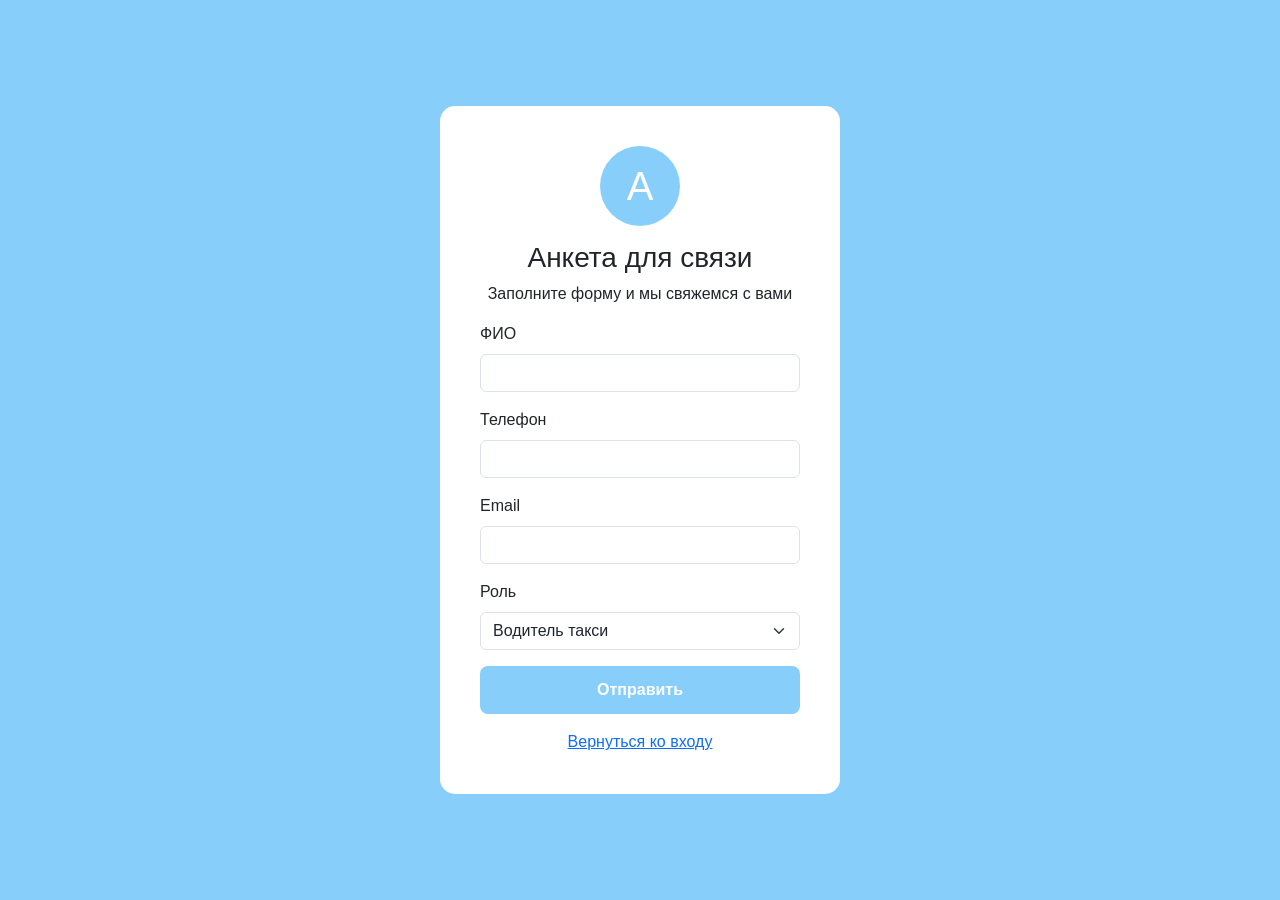
==== templates/application.html @ 1f6249f7 "Initial commit" ====
<!DOCTYPE html>
<html lang="ru">
<head>
    <meta charset="UTF-8">
    <meta name="viewport" content="width=device-width, initial-scale=1.0">
    <title>Анкета - Gin Taxi</title>
    <link href="https://cdn.jsdelivr.net/npm/bootstrap@5.3.0/dist/css/bootstrap.min.css" rel="stylesheet">
    <link rel="stylesheet" href="https://cdnjs.cloudflare.com/ajax/libs/font-awesome/6.4.0/css/all.min.css">
    <link rel="stylesheet" href="/static/style.css">
</head>
<body class="login-body">

<div class="login-card">
    <div class="text-center">
        <div class="logo-circle">A</div>
        <h3>Анкета для связи</h3>
        <p>Заполните форму и мы свяжемся с вами</p>
    </div>
    
    <form id="applicationForm">
        <div class="mb-3">
            <label class="form-label">ФИО</label>
            <input type="text" class="form-control" id="appFullname" required>
        </div>
        <div class="mb-3">
            <label class="form-label">Телефон</label>
            <input type="tel" class="form-control" id="appPhone" required>
        </div>
        <div class="mb-3">
            <label class="form-label">Email</label>
            <input type="email" class="form-control" id="appEmail" required>
        </div>
        <div class="mb-3">
            <label class="form-label">Роль</label>
            <select class="form-select" id="appRole">
                <option value="driver">Водитель такси</option>
                <option value="passenger">Пассажир</option>
            </select>
        </div>
        <button type="submit" class="btn-login w-100">Отправить</button>
    </form>
    
    <div class="text-center mt-3">
        <a href="/login">Вернуться ко входу</a>
    </div>
</div>

<script src="/static/script.js"></script>
</body>
</html>
---- static/style.css ----
* {
    margin: 0;
    padding: 0;
    box-sizing: border-box;
}

body {
    font-family: 'Segoe UI', Tahoma, Geneva, Verdana, sans-serif;
    background: #f0f4f8;
    min-height: 100vh;
}

.page-container {
    display: flex;
    flex-direction: column;
    min-height: 100vh;
}

.header {
    background: #87CEFA;
    color: white;
    padding: 15px 30px;
    display: flex;
    justify-content: space-between;
    align-items: center;
}

.logo {
    font-size: 24px;
    font-weight: bold;
}

.main-content {
    display: flex;
    flex: 1;
    padding: 20px;
    gap: 20px;
}

.sidebar {
    width: 30%;
    background: white;
    border-radius: 10px;
    padding: 20px;
    display: flex;
    flex-direction: column;
}

.logo-area {
    text-align: center;
    padding: 20px;
    background: #e6f3ff;
    border-radius: 10px;
    margin-bottom: 25px;
}

.action-card {
    background: #87CEFA;
    color: white;
    border-radius: 10px;
    padding: 15px;
    margin-bottom: 15px;
    cursor: pointer;
    text-align: center;
}

.action-card:hover {
    background: #6bb5e0;
}

.driver-login-btn {
    background: #ff9800;
    color: white;
    border: none;
    border-radius: 10px;
    padding: 15px;
    margin-top: auto;
    cursor: pointer;
    text-align: center;
    font-weight: bold;
}

.map-container {
    width: 70%;
    background: white;
    border-radius: 10px;
    overflow: hidden;
    position: relative;
}

#map {
    height: 100%;
    width: 100%;
    min-height: 500px;
}

.search-overlay {
    position: absolute;
    top: 15px;
    left: 50%;
    transform: translateX(-50%);
    z-index: 1000;
    width: 80%;
    max-width: 400px;
}

.search-overlay input {
    width: 100%;
    padding: 10px 15px;
    border: 1px solid #ddd;
    border-radius: 50px;
}

.search-overlay button {
    position: absolute;
    right: 5px;
    top: 50%;
    transform: translateY(-50%);
    background: #87CEFA;
    border: none;
    border-radius: 50px;
    padding: 5px 15px;
    cursor: pointer;
}

.modal-custom {
    display: none;
    position: fixed;
    top: 0;
    left: 0;
    width: 100%;
    height: 100%;
    background: rgba(0,0,0,0.5);
    z-index: 2000;
    justify-content: center;
    align-items: center;
}

.modal-content {
    background: white;
    border-radius: 15px;
    padding: 25px;
    width: 400px;
    max-width: 90%;
}

.footer {
    background: #87CEFA;
    color: white;
    text-align: center;
    padding: 15px;
}

.order-panel {
    background: white;
    border-radius: 10px;
    padding: 15px;
    margin-bottom: 15px;
    border: 1px solid #e0e0e0;
}

.location-input {
    width: 100%;
    padding: 8px;
    margin-bottom: 10px;
    border: 1px solid #ddd;
    border-radius: 5px;
}

.order-btn {
    background: #4caf50;
    color: white;
    border: none;
    border-radius: 5px;
    padding: 10px;
    width: 100%;
    cursor: pointer;
}

.login-body {
    background: #87CEFA;
    min-height: 100vh;
    display: flex;
    align-items: center;
    justify-content: center;
}

.login-card {
    background: white;
    border-radius: 15px;
    padding: 40px;
    width: 100%;
    max-width: 400px;
}

.logo-circle {
    width: 80px;
    height: 80px;
    background: #87CEFA;
    border-radius: 50%;
    display: flex;
    align-items: center;
    justify-content: center;
    margin: 0 auto 15px;
    font-size: 40px;
    color: white;
}

.btn-login {
    background: #87CEFA;
    color: white;
    border: none;
    padding: 12px;
    border-radius: 8px;
    font-weight: bold;
}

.header-back {
    position: absolute;
    top: 20px;
    left: 20px;
    color: white;
    text-decoration: none;
}

@media (max-width: 768px) {
    .main-content {
        flex-direction: column;
    }
    .sidebar, .map-container {
        width: 100%;
    }
}
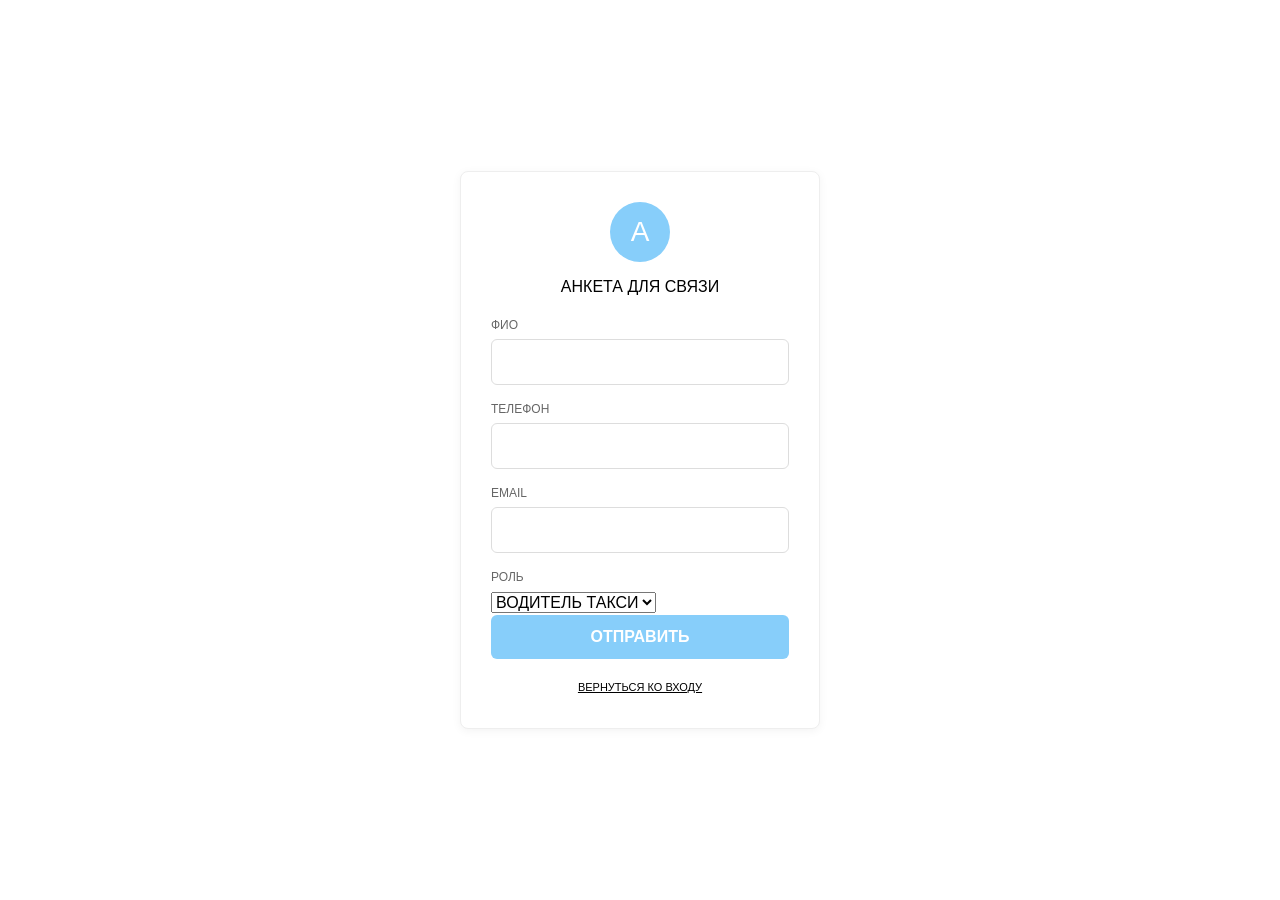
==== commit 4e9b1b51: "Финальная версия" ====
--- a/templates/application.html
+++ b/templates/application.html
@@ -1,50 +1,46 @@
-<!DOCTYPE html>
-<html lang="ru">
-<head>
-    <meta charset="UTF-8">
-    <meta name="viewport" content="width=device-width, initial-scale=1.0">
-    <title>Анкета - Gin Taxi</title>
-    <link href="https://cdn.jsdelivr.net/npm/bootstrap@5.3.0/dist/css/bootstrap.min.css" rel="stylesheet">
-    <link rel="stylesheet" href="https://cdnjs.cloudflare.com/ajax/libs/font-awesome/6.4.0/css/all.min.css">
-    <link rel="stylesheet" href="/static/style.css">
-</head>
-<body class="login-body">
-
-<div class="login-card">
-    <div class="text-center">
-        <div class="logo-circle">A</div>
-        <h3>Анкета для связи</h3>
-        <p>Заполните форму и мы свяжемся с вами</p>
-    </div>
-    
-    <form id="applicationForm">
-        <div class="mb-3">
-            <label class="form-label">ФИО</label>
-            <input type="text" class="form-control" id="appFullname" required>
-        </div>
-        <div class="mb-3">
-            <label class="form-label">Телефон</label>
-            <input type="tel" class="form-control" id="appPhone" required>
-        </div>
-        <div class="mb-3">
-            <label class="form-label">Email</label>
-            <input type="email" class="form-control" id="appEmail" required>
-        </div>
-        <div class="mb-3">
-            <label class="form-label">Роль</label>
-            <select class="form-select" id="appRole">
-                <option value="driver">Водитель такси</option>
-                <option value="passenger">Пассажир</option>
-            </select>
-        </div>
-        <button type="submit" class="btn-login w-100">Отправить</button>
-    </form>
-    
-    <div class="text-center mt-3">
-        <a href="/login">Вернуться ко входу</a>
-    </div>
-</div>
-
-<script src="/static/script.js"></script>
-</body>
+<!DOCTYPE html>
+<html lang="ru">
+<head>
+    <meta charset="UTF-8">
+    <meta name="viewport" content="width=device-width, initial-scale=1.0">
+    <title>АНКЕТА - GIN</title>
+    <link href="https://cdn.jsdelivr.net/npm/bootstrap@5.3.0/dist/css/bootstrap.min.css" rel="stylesheet">
+    <link rel="stylesheet" href="https://cdnjs.cloudflare.com/ajax/libs/font-awesome/6.4.0/css/all.min.css">
+    <link rel="stylesheet" href="https://fonts.cdnfonts.com/css/southghetto">
+    <link rel="stylesheet" href="/static/style.css">
+</head>
+<body class="login-body">
+
+<div class="login-card">
+    <div class="text-center">
+        <div class="logo-circle">A</div>
+        <h3>АНКЕТА ДЛЯ СВЯЗИ</h3>
+    </div>
+    
+    <form id="applicationForm">
+        <label>ФИО</label>
+        <input type="text" id="appFullname" required>
+        
+        <label>ТЕЛЕФОН</label>
+        <input type="tel" id="appPhone" required>
+        
+        <label>EMAIL</label>
+        <input type="email" id="appEmail" required>
+        
+        <label>РОЛЬ</label>
+        <select id="appRole">
+            <option value="driver">ВОДИТЕЛЬ ТАКСИ</option>
+            <option value="passenger">ПАССАЖИР</option>
+        </select>
+        
+        <button type="submit" class="btn-login">ОТПРАВИТЬ</button>
+    </form>
+    
+    <div style="text-align: center; margin-top: 15px;">
+        <a href="/login" style="color: black; font-size: 11px;">ВЕРНУТЬСЯ КО ВХОДУ</a>
+    </div>
+</div>
+
+<script src="/static/script.js"></script>
+</body>
 </html>
--- a/static/style.css
+++ b/static/style.css
@@ -1,233 +1,368 @@
-* {
-    margin: 0;
-    padding: 0;
-    box-sizing: border-box;
-}
-
-body {
-    font-family: 'Segoe UI', Tahoma, Geneva, Verdana, sans-serif;
-    background: #f0f4f8;
-    min-height: 100vh;
-}
-
-.page-container {
-    display: flex;
-    flex-direction: column;
-    min-height: 100vh;
-}
-
-.header {
-    background: #87CEFA;
-    color: white;
-    padding: 15px 30px;
-    display: flex;
-    justify-content: space-between;
-    align-items: center;
-}
-
-.logo {
-    font-size: 24px;
-    font-weight: bold;
-}
-
-.main-content {
-    display: flex;
-    flex: 1;
-    padding: 20px;
-    gap: 20px;
-}
-
-.sidebar {
-    width: 30%;
-    background: white;
-    border-radius: 10px;
-    padding: 20px;
-    display: flex;
-    flex-direction: column;
-}
-
-.logo-area {
-    text-align: center;
-    padding: 20px;
-    background: #e6f3ff;
-    border-radius: 10px;
-    margin-bottom: 25px;
-}
-
-.action-card {
-    background: #87CEFA;
-    color: white;
-    border-radius: 10px;
-    padding: 15px;
-    margin-bottom: 15px;
-    cursor: pointer;
-    text-align: center;
-}
-
-.action-card:hover {
-    background: #6bb5e0;
-}
-
-.driver-login-btn {
-    background: #ff9800;
-    color: white;
-    border: none;
-    border-radius: 10px;
-    padding: 15px;
-    margin-top: auto;
-    cursor: pointer;
-    text-align: center;
-    font-weight: bold;
-}
-
-.map-container {
-    width: 70%;
-    background: white;
-    border-radius: 10px;
-    overflow: hidden;
-    position: relative;
-}
-
-#map {
-    height: 100%;
-    width: 100%;
-    min-height: 500px;
-}
-
-.search-overlay {
-    position: absolute;
-    top: 15px;
-    left: 50%;
-    transform: translateX(-50%);
-    z-index: 1000;
-    width: 80%;
-    max-width: 400px;
-}
-
-.search-overlay input {
-    width: 100%;
-    padding: 10px 15px;
-    border: 1px solid #ddd;
-    border-radius: 50px;
-}
-
-.search-overlay button {
-    position: absolute;
-    right: 5px;
-    top: 50%;
-    transform: translateY(-50%);
-    background: #87CEFA;
-    border: none;
-    border-radius: 50px;
-    padding: 5px 15px;
-    cursor: pointer;
-}
-
-.modal-custom {
-    display: none;
-    position: fixed;
-    top: 0;
-    left: 0;
-    width: 100%;
-    height: 100%;
-    background: rgba(0,0,0,0.5);
-    z-index: 2000;
-    justify-content: center;
-    align-items: center;
-}
-
-.modal-content {
-    background: white;
-    border-radius: 15px;
-    padding: 25px;
-    width: 400px;
-    max-width: 90%;
-}
-
-.footer {
-    background: #87CEFA;
-    color: white;
-    text-align: center;
-    padding: 15px;
-}
-
-.order-panel {
-    background: white;
-    border-radius: 10px;
-    padding: 15px;
-    margin-bottom: 15px;
-    border: 1px solid #e0e0e0;
-}
-
-.location-input {
-    width: 100%;
-    padding: 8px;
-    margin-bottom: 10px;
-    border: 1px solid #ddd;
-    border-radius: 5px;
-}
-
-.order-btn {
-    background: #4caf50;
-    color: white;
-    border: none;
-    border-radius: 5px;
-    padding: 10px;
-    width: 100%;
-    cursor: pointer;
-}
-
-.login-body {
-    background: #87CEFA;
-    min-height: 100vh;
-    display: flex;
-    align-items: center;
-    justify-content: center;
-}
-
-.login-card {
-    background: white;
-    border-radius: 15px;
-    padding: 40px;
-    width: 100%;
-    max-width: 400px;
-}
-
-.logo-circle {
-    width: 80px;
-    height: 80px;
-    background: #87CEFA;
-    border-radius: 50%;
-    display: flex;
-    align-items: center;
-    justify-content: center;
-    margin: 0 auto 15px;
-    font-size: 40px;
-    color: white;
-}
-
-.btn-login {
-    background: #87CEFA;
-    color: white;
-    border: none;
-    padding: 12px;
-    border-radius: 8px;
-    font-weight: bold;
-}
-
-.header-back {
-    position: absolute;
-    top: 20px;
-    left: 20px;
-    color: white;
-    text-decoration: none;
-}
-
-@media (max-width: 768px) {
-    .main-content {
-        flex-direction: column;
-    }
-    .sidebar, .map-container {
-        width: 100%;
-    }
+@font-face {
+    font-family: 'SouthGhetto';
+    src: url('https://fonts.cdnfonts.com/css/southghetto') format('woff2');
+}
+
+* {
+    margin: 0;
+    padding: 0;
+    box-sizing: border-box;
+}
+
+body {
+    font-family: 'SouthGhetto', 'Segoe UI', Tahoma, Geneva, Verdana, sans-serif;
+    background: white;
+    min-height: 100vh;
+    color: black;
+    text-transform: uppercase;
+}
+
+.page-container {
+    display: flex;
+    flex-direction: column;
+    min-height: 100vh;
+}
+
+.header {
+    background: white;
+    padding: 15px 30px;
+    display: flex;
+    justify-content: flex-end;
+    align-items: center;
+    border-bottom: 1px solid #eee;
+}
+
+.user-status {
+    font-size: 14px;
+    color: black;
+}
+
+.user-status a {
+    color: black;
+    text-decoration: none;
+}
+
+.user-status a:hover {
+    text-decoration: underline;
+}
+
+.main-content {
+    display: flex;
+    flex: 1;
+    padding: 20px;
+    gap: 20px;
+}
+
+.sidebar {
+    width: 25%;
+    background: transparent;
+    display: flex;
+    flex-direction: column;
+    gap: 15px;
+}
+
+.logo-image-card {
+    text-align: center;
+    cursor: pointer;
+}
+
+.logo-image-card img {
+    max-width: 100%;
+    height: auto;
+    display: block;
+    border: none;
+    outline: none;
+}
+
+.logo-image-card p {
+    margin-top: 10px;
+    font-size: 14px;
+    color: black;
+}
+
+.action-card {
+    background: #87CEFA;
+    border-radius: 8px;
+    padding: 12px 15px;
+    text-align: center;
+    cursor: pointer;
+    transition: all 0.3s ease;
+}
+
+.action-card:hover {
+    background: #6bb5e0;
+    transform: translateX(5px);
+}
+
+.action-card h3 {
+    font-size: 14px;
+    font-weight: normal;
+    color: white;
+    margin-bottom: 0;
+}
+
+.action-card p {
+    display: none;
+}
+
+.driver-card {
+    background: #87CEFA;
+    border-radius: 0 30px 30px 0;
+    padding: 12px 20px;
+    margin-left: -20px;
+    text-align: left;
+    cursor: pointer;
+    transition: all 0.3s ease;
+    width: calc(100% + 20px);
+}
+
+.driver-card:hover {
+    background: #6bb5e0;
+    transform: translateX(5px);
+}
+
+.driver-card h3 {
+    font-size: 14px;
+    font-weight: normal;
+    color: white;
+    margin-bottom: 4px;
+}
+
+.driver-card p {
+    font-size: 11px;
+    color: rgba(255,255,255,0.8);
+}
+
+.map-container {
+    width: 75%;
+    background: #f5f5f5;
+    border-radius: 12px;
+    overflow: hidden;
+    box-shadow: 0 2px 10px rgba(0,0,0,0.05);
+    position: relative;
+}
+
+#map {
+    height: 100%;
+    width: 100%;
+    min-height: 600px;
+}
+
+.search-overlay {
+    position: absolute;
+    top: 15px;
+    left: 50%;
+    transform: translateX(-50%);
+    z-index: 1000;
+    width: 80%;
+    max-width: 400px;
+}
+
+.search-overlay input {
+    width: 100%;
+    padding: 10px 15px;
+    border: 1px solid #ddd;
+    border-radius: 30px;
+    font-size: 13px;
+    background: white;
+    font-family: 'SouthGhetto', sans-serif;
+    color: black;
+}
+
+.search-overlay button {
+    position: absolute;
+    right: 5px;
+    top: 50%;
+    transform: translateY(-50%);
+    background: #87CEFA;
+    border: none;
+    border-radius: 30px;
+    padding: 5px 15px;
+    color: white;
+    cursor: pointer;
+    font-family: 'SouthGhetto', sans-serif;
+}
+
+.footer {
+    background: white;
+    border-top: 1px solid #ddd;
+    text-align: center;
+    padding: 15px 20px;
+    font-size: 11px;
+    margin-top: auto;
+}
+
+.footer-content {
+    display: flex;
+    justify-content: center;
+    gap: 30px;
+    flex-wrap: wrap;
+}
+
+.footer-content span {
+    color: #999;
+    text-transform: none;
+}
+
+.modal-custom {
+    display: none;
+    position: fixed;
+    top: 0;
+    left: 0;
+    width: 100%;
+    height: 100%;
+    background: rgba(0,0,0,0.4);
+    z-index: 2000;
+    justify-content: center;
+    align-items: center;
+}
+
+.modal-content {
+    background: white;
+    border-radius: 8px;
+    padding: 25px;
+    width: 400px;
+    max-width: 90%;
+}
+
+.modal-content h3 {
+    margin-bottom: 15px;
+    color: black;
+    font-size: 16px;
+}
+
+.modal-content input,
+.modal-content select,
+.modal-content textarea {
+    width: 100%;
+    padding: 10px;
+    margin-bottom: 12px;
+    border: 1px solid #ddd;
+    border-radius: 6px;
+    font-family: 'SouthGhetto', sans-serif;
+    background: white;
+    color: black;
+}
+
+.btn-primary {
+    background: #87CEFA;
+    border: none;
+    padding: 10px;
+    border-radius: 6px;
+    color: white;
+    font-weight: bold;
+    cursor: pointer;
+    font-family: 'SouthGhetto', sans-serif;
+    width: 100%;
+}
+
+.btn-primary:hover {
+    background: #6bb5e0;
+}
+
+.btn-secondary {
+    background: #e0e0e0;
+    border: none;
+    padding: 10px;
+    border-radius: 6px;
+    color: black;
+    cursor: pointer;
+    font-family: 'SouthGhetto', sans-serif;
+    width: 100%;
+    margin-top: 8px;
+}
+
+.login-body {
+    background: white;
+    min-height: 100vh;
+    display: flex;
+    align-items: center;
+    justify-content: center;
+}
+
+.login-card {
+    background: white;
+    border-radius: 8px;
+    padding: 30px;
+    width: 100%;
+    max-width: 360px;
+    box-shadow: 0 2px 10px rgba(0,0,0,0.05);
+    border: 1px solid #eee;
+}
+
+.login-card .logo-circle {
+    width: 60px;
+    height: 60px;
+    background: #87CEFA;
+    border-radius: 50%;
+    display: flex;
+    align-items: center;
+    justify-content: center;
+    margin: 0 auto 15px;
+    font-size: 28px;
+    color: white;
+}
+
+.login-card h3 {
+    text-align: center;
+    margin-bottom: 20px;
+    color: black;
+    font-size: 16px;
+}
+
+.login-card label {
+    font-size: 12px;
+    color: #666;
+    margin-bottom: 5px;
+    display: block;
+}
+
+.login-card input {
+    width: 100%;
+    padding: 10px;
+    border: 1px solid #ddd;
+    border-radius: 6px;
+    margin-bottom: 15px;
+    font-family: 'SouthGhetto', sans-serif;
+    background: white;
+    color: black;
+}
+
+.btn-login {
+    background: #87CEFA;
+    border: none;
+    padding: 10px;
+    border-radius: 6px;
+    color: white;
+    font-weight: bold;
+    cursor: pointer;
+    width: 100%;
+    font-family: 'SouthGhetto', sans-serif;
+}
+
+.btn-login:hover {
+    background: #6bb5e0;
+}
+
+.header-back {
+    position: absolute;
+    top: 20px;
+    left: 20px;
+    color: black;
+    text-decoration: none;
+    font-size: 12px;
+}
+
+@media (max-width: 768px) {
+    .main-content {
+        flex-direction: column;
+    }
+    .sidebar, .map-container {
+        width: 100%;
+    }
+    .driver-card {
+        margin-left: 0;
+        border-radius: 8px;
+        width: 100%;
+    }
 }
